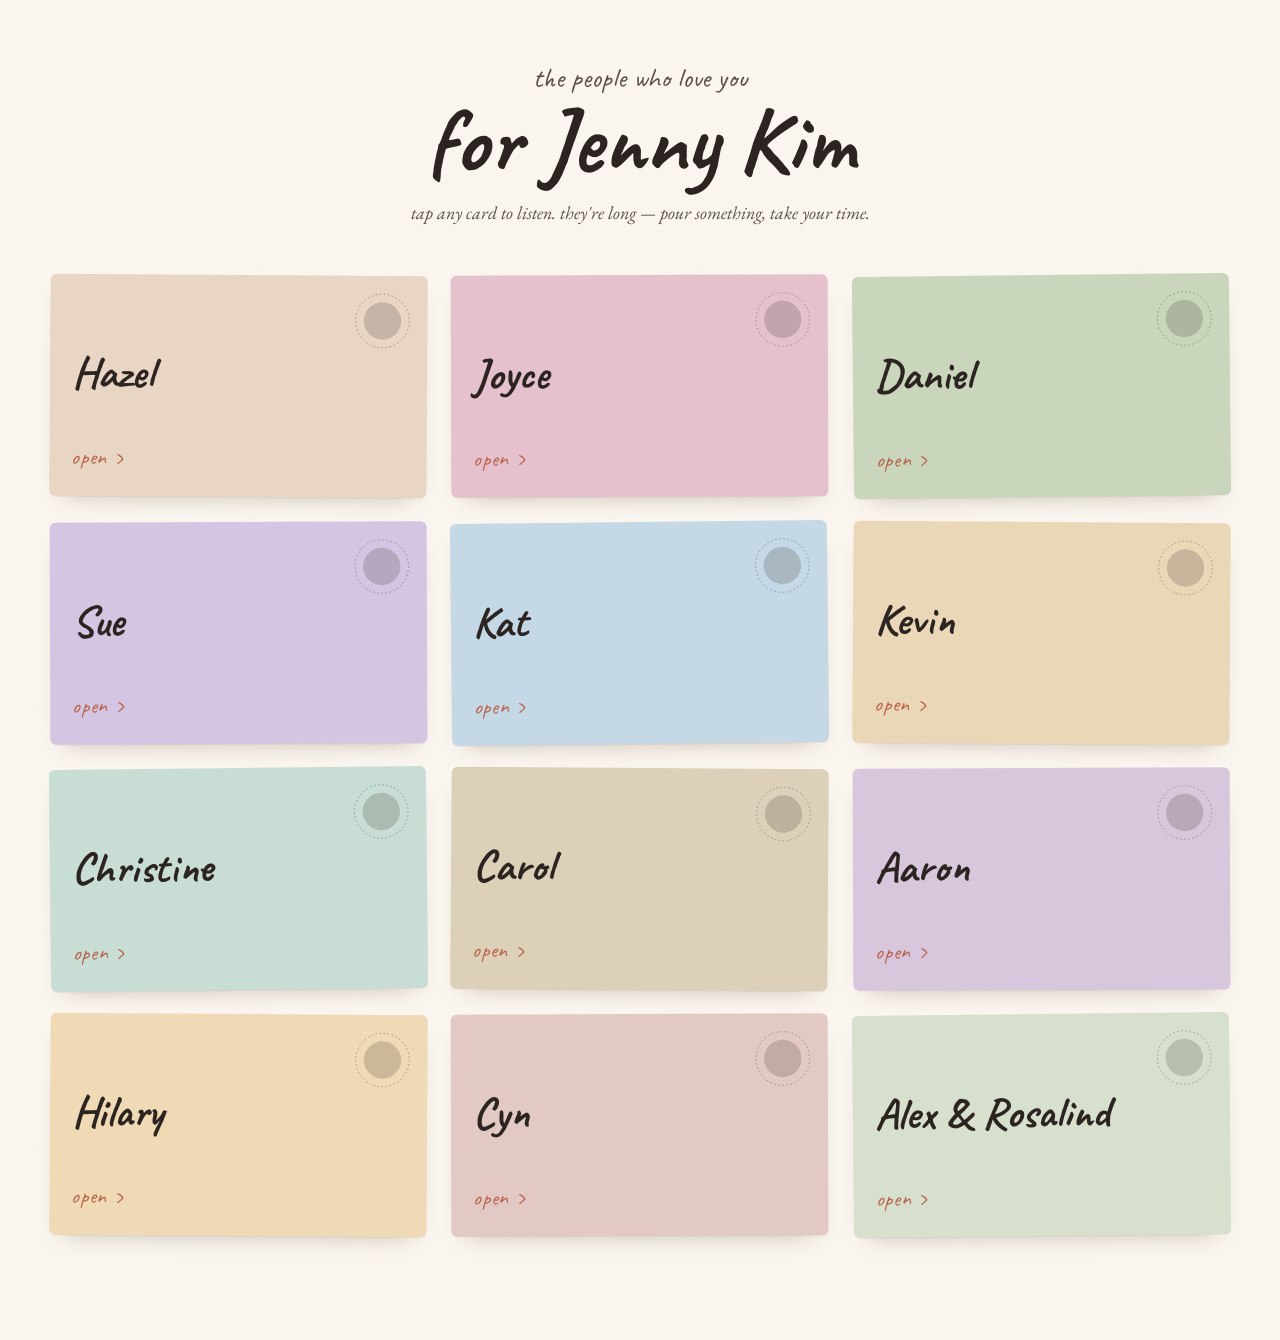
==== docs/gallery.html @ f0c15ddb "rename public to docs for github pages" ====
<!doctype html>
<html lang="en">
<head>
  <meta charset="utf-8" />
  <meta name="viewport" content="width=device-width,initial-scale=1,viewport-fit=cover" />
  <meta name="robots" content="noindex,nofollow,noarchive" />
  <meta name="referrer" content="no-referrer" />
  <title>for you · the people</title>
  <link rel="icon" href="data:image/svg+xml,%3Csvg xmlns='http://www.w3.org/2000/svg' viewBox='0 0 16 16'%3E%3Ctext y='13' font-size='14'%3E%E2%9C%89%3C/text%3E%3C/svg%3E" />
  <link rel="preconnect" href="https://fonts.googleapis.com" />
  <link rel="preconnect" href="https://fonts.gstatic.com" crossorigin />
  <link rel="stylesheet" href="https://fonts.googleapis.com/css2?family=Caveat:wght@500;700&family=EB+Garamond:ital,wght@0,400;0,500;1,400&display=swap" />
  <link rel="stylesheet" href="styles.css" />
  <script src="friends.js"></script>
</head>
<body class="gallery">
  <header class="gallery-header">
    <p class="gallery-eyebrow">the people who love you</p>
    <h1 class="gallery-title" id="galleryTitle">for —</h1>
    <p class="gallery-sub">tap any card to listen. they're long — pour something, take your time.</p>
  </header>

  <main class="cards" id="cards" aria-label="friend videos"></main>

  <template id="cardTemplate">
    <article class="card" data-state="closed">
      <button class="card-face" type="button">
        <svg class="card-seal" viewBox="0 0 120 120" aria-hidden="true">
          <circle cx="60" cy="60" r="46" fill="none" stroke="currentColor" stroke-width="1.2" stroke-dasharray="3 4" opacity="0.45" />
          <circle cx="60" cy="60" r="32" fill="currentColor" opacity="0.18" />
        </svg>
        <div class="card-name"></div>
        <div class="card-relationship"></div>
        <div class="card-cta"><span>open ›</span></div>
      </button>
      <div class="card-player" hidden>
        <video controls preload="none" playsinline></video>
        <button class="card-close" type="button" aria-label="close">close</button>
      </div>
    </article>
  </template>

  <script src="app.js"></script>
  <script>
    document.getElementById("galleryTitle").textContent = "for " + window.SITE.herName;
    document.title = "for " + window.SITE.herName + " · the people";
    renderGallery();
  </script>
</body>
</html>
---- docs/styles.css ----
:root {
  --paper: #FAF5EE;
  --paper-shadow: #EDE3D2;
  --ink: #2B2420;
  --ink-soft: #5C5048;
  --accent: #B8624B;
  --serif: "EB Garamond", Georgia, "Times New Roman", serif;
  --hand: "Caveat", "Bradley Hand", "Brush Script MT", cursive;
}

* { box-sizing: border-box; }
html, body { margin: 0; padding: 0; }

body {
  background: var(--paper);
  color: var(--ink);
  font-family: var(--serif);
  font-size: 18px;
  line-height: 1.55;
  -webkit-font-smoothing: antialiased;
  text-rendering: optimizeLegibility;
  min-height: 100vh;
  background-image:
    radial-gradient(circle at 18% 22%, rgba(0,0,0,0.025) 0 1px, transparent 1px),
    radial-gradient(circle at 78% 64%, rgba(0,0,0,0.020) 0 1px, transparent 1px),
    radial-gradient(circle at 40% 88%, rgba(0,0,0,0.018) 0 1px, transparent 1px);
  background-size: 220px 220px, 320px 320px, 180px 180px;
}

/* ---------- LANDING ---------- */

body.landing {
  display: grid;
  place-items: center;
  padding: 24px;
}

.landing-stage {
  width: 100%;
  max-width: 680px;
  animation: fadeUp 1.2s ease-out both;
}

.landing-card {
  text-align: center;
  padding: 32px 24px 48px;
}

/* ---------- LANDING : pet polaroids ---------- */

.landing-pets {
  display: flex;
  justify-content: center;
  align-items: flex-end;
  gap: 18px;
  margin: 0 auto 28px;
  max-width: 100%;
  perspective: 800px;
}

.polaroid {
  margin: 0;
  background: #FFFEFB;
  padding: 10px 10px 18px;
  box-shadow:
    0 1px 0 rgba(0,0,0,0.05),
    0 16px 28px -16px rgba(60,40,20,0.45);
  border-radius: 2px;
  width: clamp(140px, 28vw, 200px);
  opacity: 0;
  transform: translateY(16px) rotate(var(--tilt, 0deg));
  animation: polaroidIn 0.9s cubic-bezier(0.2, 0.7, 0.1, 1.05) forwards;
  transition: transform 280ms ease, box-shadow 280ms ease;
}

.polaroid img {
  display: block;
  width: 100%;
  height: clamp(140px, 28vw, 200px);
  object-fit: cover;
  border-radius: 1px;
  background: #E8E2D8;
}

.polaroid figcaption {
  font-family: var(--hand);
  font-size: 20px;
  color: var(--ink-soft);
  margin-top: 8px;
  text-align: center;
  line-height: 1.1;
}

.polaroid-1 { --tilt: -5deg; }
.polaroid-2 { --tilt: 5deg; }

.polaroid:hover { transform: translateY(-2px) rotate(0); box-shadow: 0 1px 0 rgba(0,0,0,0.06), 0 22px 36px -18px rgba(60,40,20,0.5); }

@keyframes polaroidIn {
  to { opacity: 1; transform: translateY(0) rotate(var(--tilt, 0deg)); }
}

@media (max-width: 420px) {
  .landing-pets { gap: 10px; }
}

.landing-greeting {
  font-family: var(--hand);
  font-size: 36px;
  color: var(--ink-soft);
  margin: 0 0 -4px;
  letter-spacing: 0.02em;
  opacity: 0;
  animation: fadeIn 1s ease-out 0.2s forwards;
}

.landing-name {
  font-family: var(--hand);
  font-size: clamp(72px, 14vw, 132px);
  font-weight: 700;
  margin: 0 0 28px;
  color: var(--ink);
  letter-spacing: 0.01em;
  line-height: 0.95;
  opacity: 0;
  animation: fadeIn 1.2s ease-out 0.4s forwards;
}

.landing-note {
  margin: 28px auto 44px;
  max-width: 28em;
}

.note-line {
  font-family: var(--serif);
  font-size: clamp(18px, 2.4vw, 22px);
  line-height: 1.5;
  margin: 0 0 6px;
  color: var(--ink);
  opacity: 0;
  transform: translateY(8px);
  animation: noteRise 0.9s ease-out forwards;
}

.note-line:empty::before { content: "\00a0"; }

.open-link {
  appearance: none;
  background: transparent;
  border: none;
  color: var(--accent);
  font-family: var(--hand);
  font-size: 38px;
  cursor: pointer;
  padding: 8px 16px 16px;
  margin-top: 24px;
  display: inline-flex;
  flex-direction: column;
  align-items: center;
  gap: 2px;
  opacity: 0;
  animation: fadeIn 0.9s ease-out 3.6s forwards;
  transition: transform 200ms ease, color 200ms ease;
}

.open-link:hover { color: var(--ink); transform: translateY(-1px); }
.open-link:focus-visible { outline: 2px dashed var(--accent); outline-offset: 6px; border-radius: 4px; }

.open-link-stroke { width: 120px; height: 14px; color: currentColor; }

body.landing.leaving { animation: fadeOutScale 0.55s ease-in forwards; }

/* ---------- GALLERY ---------- */

body.gallery { padding: 56px 20px 80px; }

.gallery-header {
  text-align: center;
  max-width: 720px;
  margin: 0 auto 48px;
  animation: fadeUp 0.9s ease-out both;
}

.gallery-eyebrow {
  font-family: var(--hand);
  font-size: 28px;
  color: var(--ink-soft);
  margin: 0 0 -4px;
}

.gallery-title {
  font-family: var(--hand);
  font-size: clamp(56px, 9vw, 92px);
  font-weight: 700;
  margin: 0 0 12px;
  line-height: 1;
  color: var(--ink);
}

.gallery-sub {
  font-family: var(--serif);
  font-style: italic;
  color: var(--ink-soft);
  font-size: 18px;
  margin: 0 auto;
  max-width: 32em;
}

.cards {
  max-width: 1180px;
  margin: 0 auto;
  column-count: 3;
  column-gap: 24px;
}

@media (max-width: 960px) { .cards { column-count: 2; } }
@media (max-width: 600px) { .cards { column-count: 1; column-gap: 0; max-width: 460px; } }

.card {
  break-inside: avoid;
  margin: 0 0 24px;
  border-radius: 6px;
  background: var(--card-color, #E8D5C4);
  box-shadow:
    0 1px 0 rgba(0,0,0,0.04),
    0 12px 24px -16px rgba(60, 40, 20, 0.35);
  position: relative;
  overflow: hidden;
  transition: transform 280ms ease, box-shadow 280ms ease;
}

/* Slight scrapbook tilt — alternating per card, removed when open */
.card:nth-child(3n)   { transform: rotate(-0.6deg); }
.card:nth-child(3n+1) { transform: rotate(0.4deg); }
.card:nth-child(3n+2) { transform: rotate(-0.2deg); }

.card:hover { transform: rotate(0) translateY(-2px); box-shadow: 0 1px 0 rgba(0,0,0,0.05), 0 18px 30px -18px rgba(60,40,20,0.5); }

.card[data-state="open"] { transform: rotate(0); }

.card-face {
  display: block;
  width: 100%;
  text-align: left;
  border: 0;
  background: transparent;
  color: var(--ink);
  padding: 28px 22px 22px;
  cursor: pointer;
  font: inherit;
  position: relative;
  min-height: 220px;
}

.card-seal {
  position: absolute;
  inset: 0 0 auto auto;
  width: 70px;
  height: 70px;
  margin: 10px;
  color: var(--ink);
}

.card-name {
  font-family: var(--hand);
  font-size: 44px;
  font-weight: 700;
  line-height: 1.05;
  color: var(--ink);
  margin-top: 48px;
  word-break: break-word;
}

.card-relationship {
  font-family: var(--serif);
  font-style: italic;
  font-size: 15px;
  color: var(--ink-soft);
  margin-top: 6px;
  min-height: 1.2em;
}

.card-cta {
  font-family: var(--hand);
  font-size: 22px;
  color: var(--accent);
  margin-top: 20px;
  letter-spacing: 0.03em;
}

.card-player {
  padding: 14px 14px 16px;
  background: rgba(255,255,255,0.55);
  backdrop-filter: blur(2px);
}

.card-player video {
  width: 100%;
  height: auto;
  display: block;
  border-radius: 4px;
  background: #000;
  box-shadow: 0 4px 12px -6px rgba(0,0,0,0.4);
}

.card-close {
  appearance: none;
  background: transparent;
  border: 0;
  color: var(--ink-soft);
  font-family: var(--hand);
  font-size: 22px;
  cursor: pointer;
  margin-top: 8px;
  padding: 4px 8px;
}
.card-close:hover { color: var(--accent); }

.card[data-state="open"] .card-face { display: none; }
.card[data-state="closed"] .card-player { display: none; }

/* ---------- FOOTER ---------- */

.gallery-footer {
  margin: 72px auto 0;
  text-align: center;
  font-family: var(--hand);
  font-size: 28px;
  color: var(--ink-soft);
  max-width: 600px;
}

/* ---------- ANIMATIONS ---------- */

@keyframes fadeIn { to { opacity: 1; } }
@keyframes fadeUp { from { opacity: 0; transform: translateY(12px); } to { opacity: 1; transform: none; } }
@keyframes noteRise { to { opacity: 1; transform: none; } }
@keyframes fadeOutScale { to { opacity: 0; transform: scale(0.98); } }

@media (prefers-reduced-motion: reduce) {
  *, *::before, *::after {
    animation-duration: 0.001ms !important;
    animation-iteration-count: 1 !important;
    transition-duration: 0.001ms !important;
  }
  .note-line, .landing-greeting, .landing-name, .open-link { opacity: 1 !important; transform: none !important; }
}
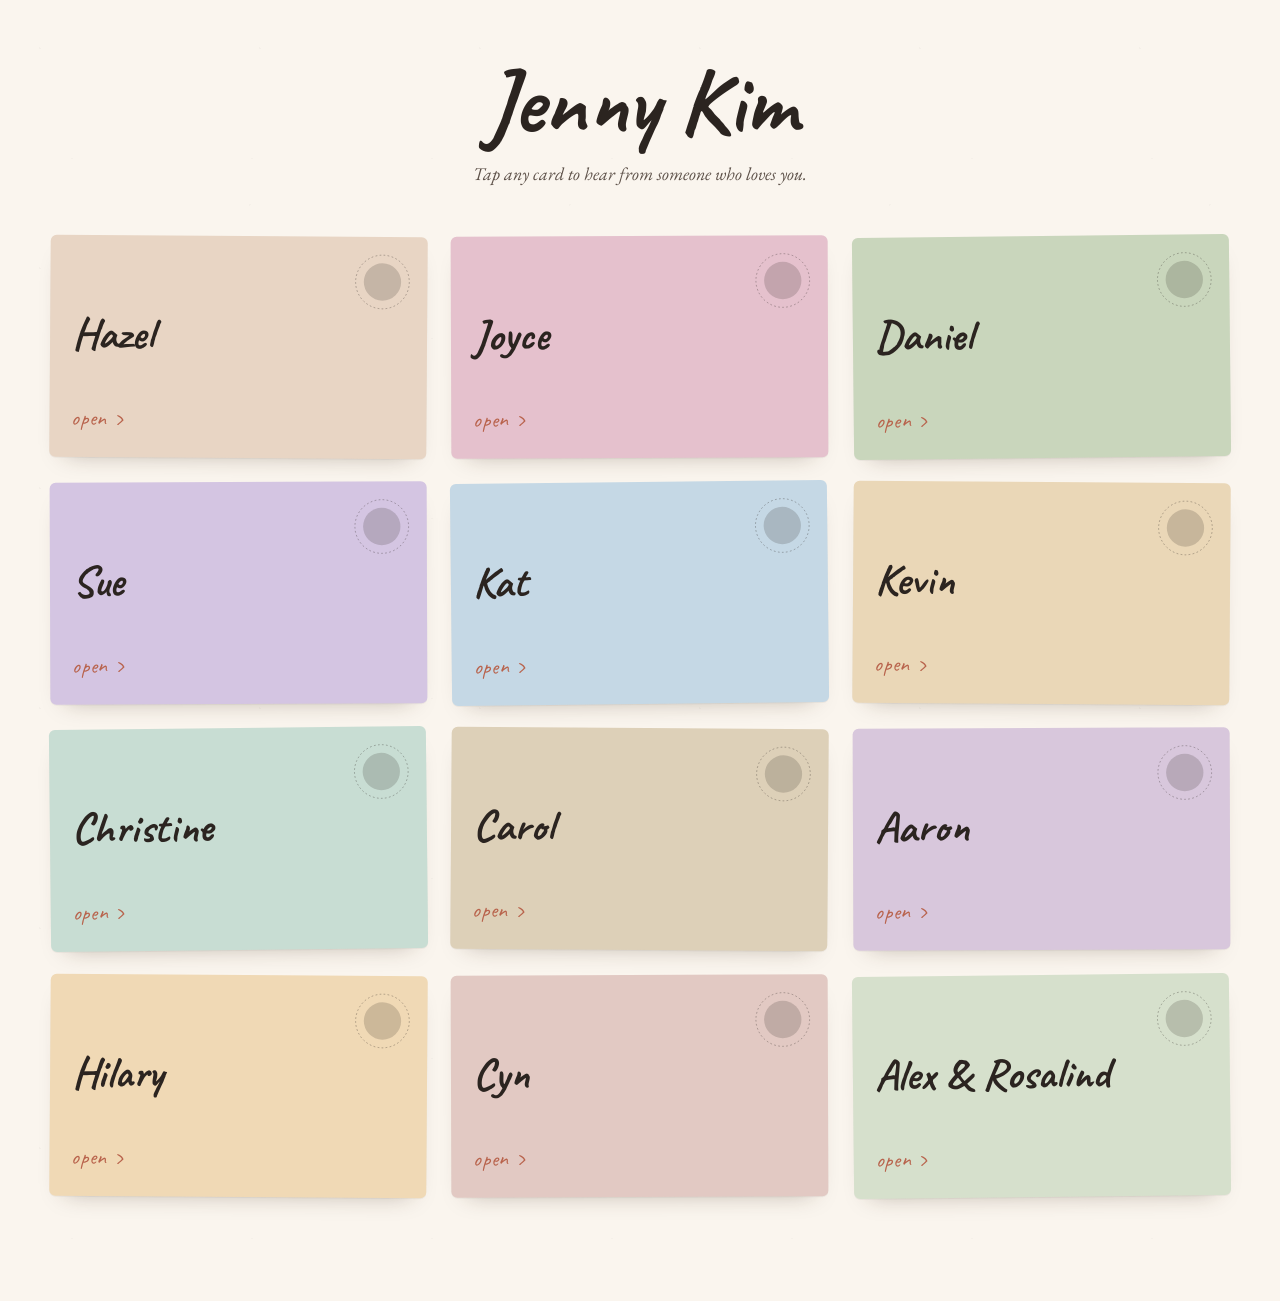
==== commit a873ce5b: "gallery copy, crop bars, one video at a time, remove 'for', upload script fix" ====
--- a/docs/gallery.html
+++ b/docs/gallery.html
@@ -15,9 +15,8 @@
 </head>
 <body class="gallery">
   <header class="gallery-header">
-    <p class="gallery-eyebrow">the people who love you</p>
-    <h1 class="gallery-title" id="galleryTitle">for —</h1>
-    <p class="gallery-sub">tap any card to listen. they're long — pour something, take your time.</p>
+    <h1 class="gallery-title" id="galleryTitle">—</h1>
+    <p class="gallery-sub">Tap any card to hear from someone who loves you.</p>
   </header>
 
   <main class="cards" id="cards" aria-label="friend videos"></main>
@@ -42,7 +41,7 @@
 
   <script src="app.js"></script>
   <script>
-    document.getElementById("galleryTitle").textContent = "for " + window.SITE.herName;
+    document.getElementById("galleryTitle").textContent = window.SITE.herName;
     document.title = "for " + window.SITE.herName + " · the people";
     renderGallery();
   </script>
--- a/docs/styles.css
+++ b/docs/styles.css
@@ -297,6 +297,8 @@
 .card-player video {
   width: 100%;
   height: auto;
+  aspect-ratio: 16 / 10;
+  object-fit: cover;
   display: block;
   border-radius: 4px;
   background: #000;
